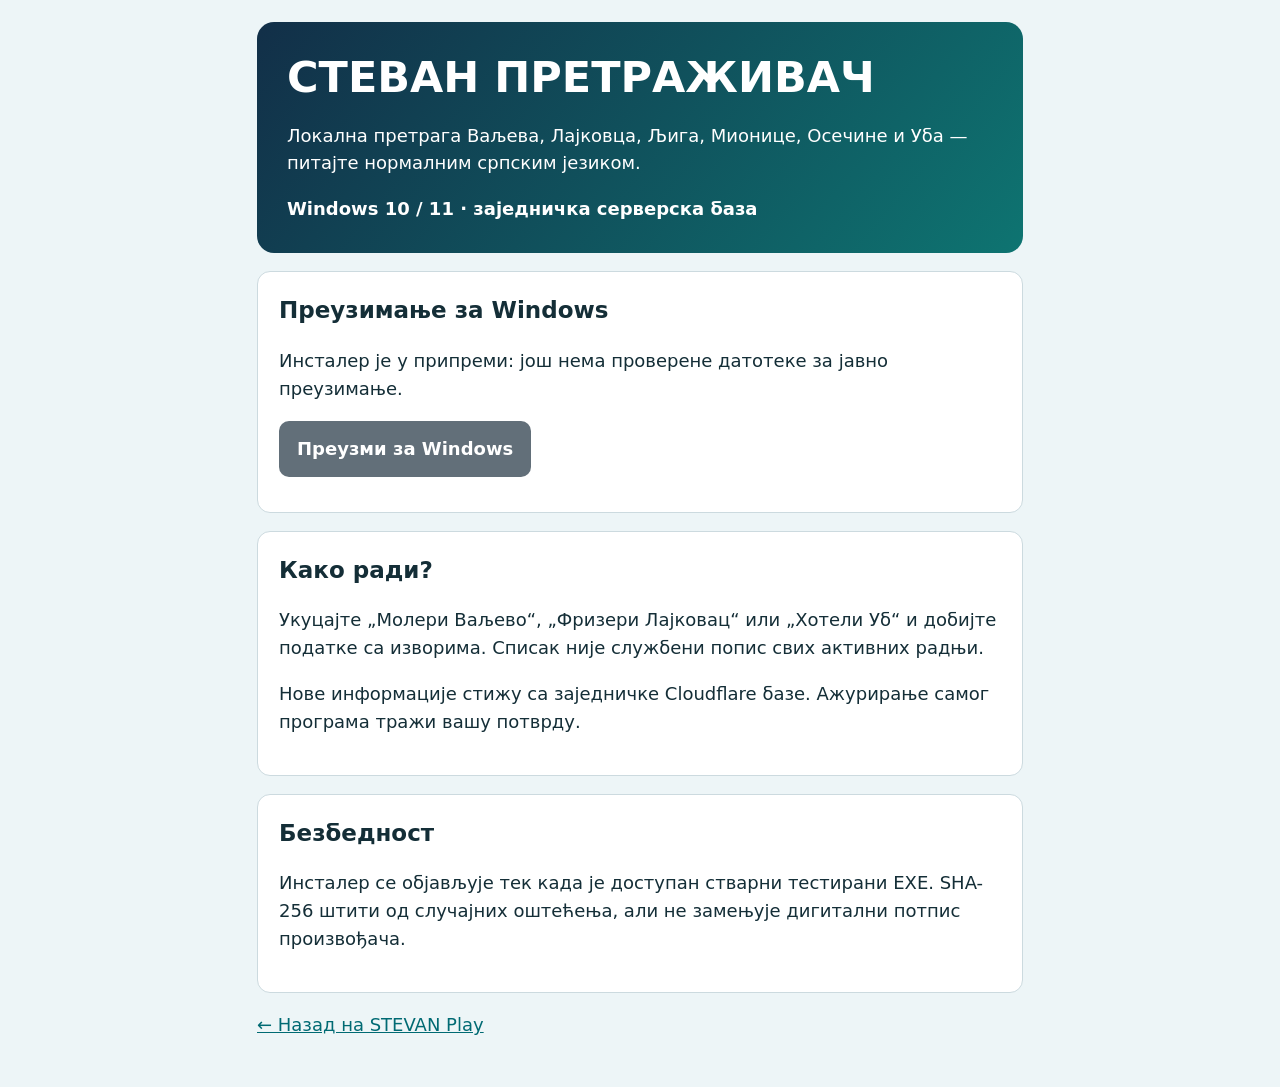
==== stevan-pretrazivac/index.html @ 82faade1 "Add accessible STEVAN Pretrazivac Windows landing page with guarded download" ====
<!doctype html>
<html lang="sr"><head><meta charset="utf-8"><meta name="viewport" content="width=device-width,initial-scale=1"><meta name="theme-color" content="#0b515c"><title>СТЕВАН ПРЕТРАЖИВАЧ — STEVAN Play</title>
<style>
*{box-sizing:border-box}body{margin:0;background:#edf5f7;color:#142e37;font:18px/1.55 system-ui,"Segoe UI",Arial,sans-serif}
main{max-width:800px;margin:auto;padding:22px 17px 48px}header{background:linear-gradient(130deg,#122f48,#0e7471);color:white;padding:30px;border-radius:17px}h1{font-size:clamp(28px,5vw,43px);line-height:1.2;margin:0 0 12px}
section{border:1px solid #ccdadf;border-radius:13px;background:white;padding:21px;margin:18px 0}h2{margin:0 0 12px;font-size:23px}
a{color:#006a73}a:focus-visible{outline:4px solid orange;outline-offset:4px}
#download{display:inline-block;background:#626f79;color:white;padding:14px 18px;border-radius:10px;font-weight:700;text-decoration:none}
#download.ready{background:#08746b}p.small{font-size:14px;overflow-wrap:anywhere}
@media(prefers-color-scheme:dark){body{background:#101d26;color:#f3fafb}section{background:#1b3540;border-color:#52707c}a{color:#8fe8e7}}
</style></head><body><main>
<header><h1>СТЕВАН ПРЕТРАЖИВАЧ</h1><p>Локална претрага Ваљева, Лајковца, Љига, Мионице, Осечине и Уба — питајте нормалним српским језиком.</p><strong>Windows 10 / 11 · заједничка серверска база</strong></header>
<section><h2>Преузимање за Windows</h2><p id="status" role="status" aria-live="polite">Проверавам доступност инсталера…</p>
<a id="download" aria-disabled="true" tabindex="-1">Преузми за Windows</a>
<p id="version" class="small"></p><p id="hash" class="small"></p></section>
<section><h2>Како ради?</h2><p>Укуцајте „Молери Ваљево“, „Фризери Лајковац“ или „Хотели Уб“ и добијте податке са изворима. Списак није службени попис свих активних радњи.</p>
<p>Нове информације стижу са заједничке Cloudflare базе. Ажурирање самог програма тражи вашу потврду.</p></section>
<section><h2>Безбедност</h2><p>Инсталер се објављује тек када је доступан стварни тестирани EXE. SHA-256 штити од случајних оштећења, али не замењује дигитални потпис произвођача.</p>
<p id="signature" class="small"></p></section><footer><a href="../">← Назад на STEVAN Play</a></footer>
</main><script>
(async()=>{
const status=document.getElementById('status'),link=document.getElementById('download');
try{
const res=await fetch('./update.json',{cache:'no-store'});if(!res.ok)throw Error('manifest nije objavljen');const m=await res.json();
if(m.app_id!=='rs.stevan.pretrazivac.windows'||!/^\d+\.\d+\.\d+$/.test(m.version)||!/^https:\/\/014sita-rgb\.github\.io\/stevan-play-site\/stevan-pretrazivac\/STEVAN_Pretrazivac_Setup_\d+_\d+_\d+\.exe$/.test(m.download_url)||! /^[a-f0-9]{64}$/i.test(m.setup_sha256||''))throw Error('nevalidan manifest');
const file=await fetch(m.download_url,{method:'HEAD',cache:'no-store'});if(!file.ok)throw Error('EXE nije objavljen');
link.setAttribute('href',m.download_url);link.setAttribute('download','');link.removeAttribute('aria-disabled');link.removeAttribute('tabindex');link.classList.add('ready');
status.textContent='Инсталер је доступан.';document.getElementById('version').textContent='Верзија: '+m.version;
document.getElementById('hash').textContent='SHA-256: '+m.setup_sha256;document.getElementById('signature').textContent=m.signed===true?'Производ је означен као потписан — проверите потпис у Windows-у.':'Дигитални потпис инсталера није потврђен.';
}catch(_){status.textContent='Инсталер је у припреми: још нема проверене датотеке за јавно преузимање.';}
})();
</script></body></html>
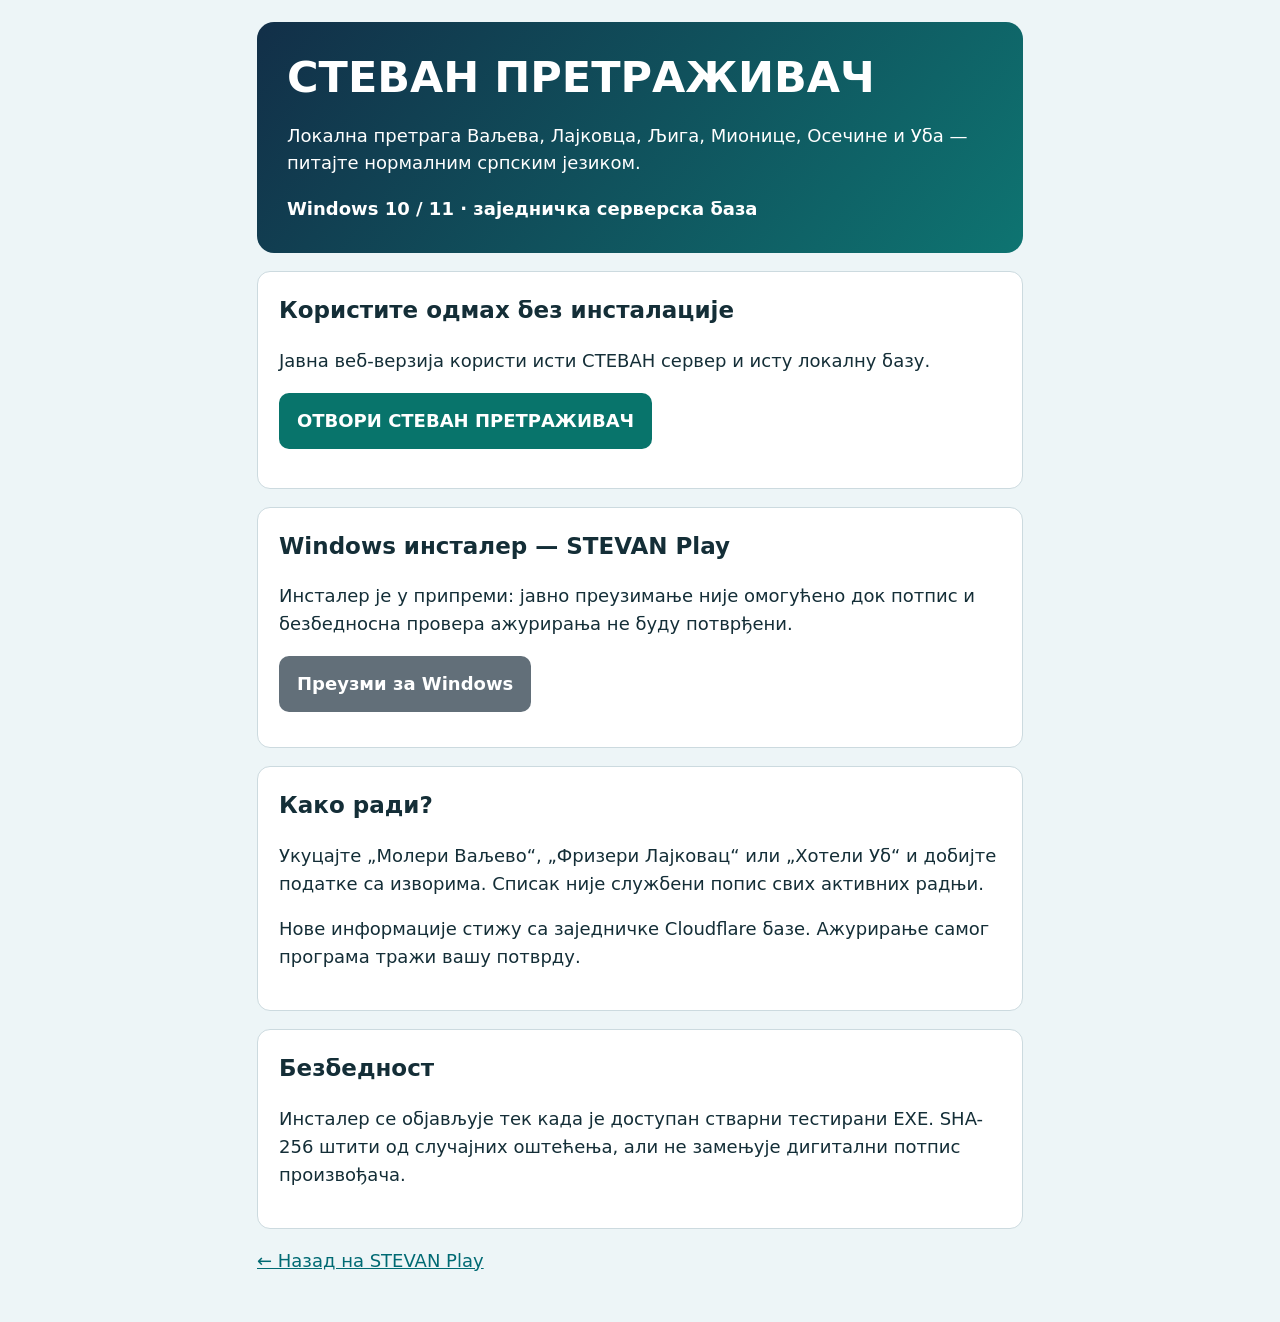
==== commit 2d8157a8: "STEVAN Play: direktna web pretraga i zabrana nepotpisanog Windows izdanja" ====
--- a/stevan-pretrazivac/index.html
+++ b/stevan-pretrazivac/index.html
@@ -10,7 +10,11 @@
 @media(prefers-color-scheme:dark){body{background:#101d26;color:#f3fafb}section{background:#1b3540;border-color:#52707c}a{color:#8fe8e7}}
 </style></head><body><main>
 <header><h1>СТЕВАН ПРЕТРАЖИВАЧ</h1><p>Локална претрага Ваљева, Лајковца, Љига, Мионице, Осечине и Уба — питајте нормалним српским језиком.</p><strong>Windows 10 / 11 · заједничка серверска база</strong></header>
-<section><h2>Преузимање за Windows</h2><p id="status" role="status" aria-live="polite">Проверавам доступност инсталера…</p>
+<section><h2>Користите одмах без инсталације</h2>
+<p>Јавна веб-верзија користи исти СТЕВАН сервер и исту локалну базу.</p>
+<p><a id="websearch" href="https://stevan-kolubara-index.014sita.workers.dev/pretrazivac" style="display:inline-block;background:#08746b;color:white;padding:14px 18px;border-radius:10px;font-weight:700;text-decoration:none">ОТВОРИ СТЕВАН ПРЕТРАЖИВАЧ</a></p>
+</section>
+<section><h2>Windows инсталер — STEVAN Play</h2><p id="status" role="status" aria-live="polite">Проверавам доступност инсталера…</p>
 <a id="download" aria-disabled="true" tabindex="-1">Преузми за Windows</a>
 <p id="version" class="small"></p><p id="hash" class="small"></p></section>
 <section><h2>Како ради?</h2><p>Укуцајте „Молери Ваљево“, „Фризери Лајковац“ или „Хотели Уб“ и добијте податке са изворима. Списак није службени попис свих активних радњи.</p>
@@ -23,10 +27,11 @@
 try{
 const res=await fetch('./update.json',{cache:'no-store'});if(!res.ok)throw Error('manifest nije objavljen');const m=await res.json();
 if(m.app_id!=='rs.stevan.pretrazivac.windows'||!/^\d+\.\d+\.\d+$/.test(m.version)||!/^https:\/\/014sita-rgb\.github\.io\/stevan-play-site\/stevan-pretrazivac\/STEVAN_Pretrazivac_Setup_\d+_\d+_\d+\.exe$/.test(m.download_url)||! /^[a-f0-9]{64}$/i.test(m.setup_sha256||''))throw Error('nevalidan manifest');
+if(m.signed!==true)throw Error('EXE nije potpisan za javno izdanje');
 const file=await fetch(m.download_url,{method:'HEAD',cache:'no-store'});if(!file.ok)throw Error('EXE nije objavljen');
 link.setAttribute('href',m.download_url);link.setAttribute('download','');link.removeAttribute('aria-disabled');link.removeAttribute('tabindex');link.classList.add('ready');
 status.textContent='Инсталер је доступан.';document.getElementById('version').textContent='Верзија: '+m.version;
 document.getElementById('hash').textContent='SHA-256: '+m.setup_sha256;document.getElementById('signature').textContent=m.signed===true?'Производ је означен као потписан — проверите потпис у Windows-у.':'Дигитални потпис инсталера није потврђен.';
-}catch(_){status.textContent='Инсталер је у припреми: још нема проверене датотеке за јавно преузимање.';}
+}catch(_){status.textContent='Инсталер је у припреми: јавно преузимање није омогућено док потпис и безбедносна провера ажурирања не буду потврђени.';}
 })();
 </script></body></html>
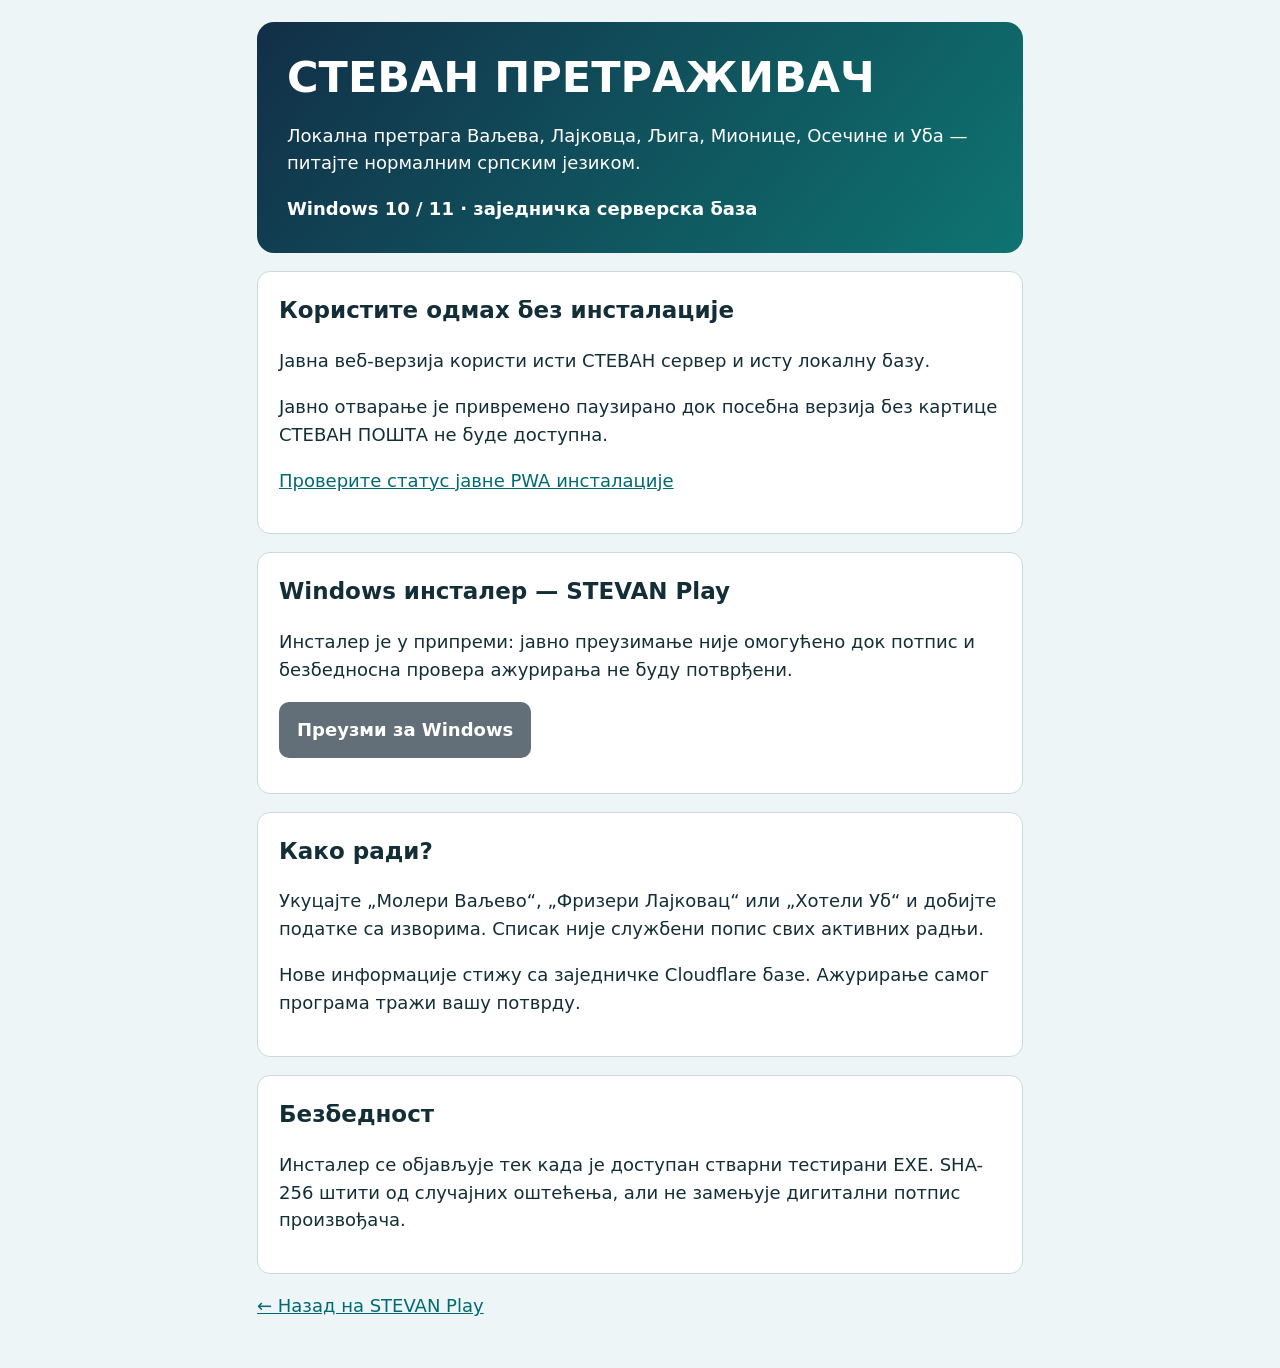
==== commit 8298781c: "fix: remove old public link to owner mail-tab page" ====
--- a/stevan-pretrazivac/index.html
+++ b/stevan-pretrazivac/index.html
@@ -12,7 +12,7 @@
 <header><h1>СТЕВАН ПРЕТРАЖИВАЧ</h1><p>Локална претрага Ваљева, Лајковца, Љига, Мионице, Осечине и Уба — питајте нормалним српским језиком.</p><strong>Windows 10 / 11 · заједничка серверска база</strong></header>
 <section><h2>Користите одмах без инсталације</h2>
 <p>Јавна веб-верзија користи исти СТЕВАН сервер и исту локалну базу.</p>
-<p><a id="websearch" href="https://stevan-kolubara-index.014sita.workers.dev/pretrazivac" style="display:inline-block;background:#08746b;color:white;padding:14px 18px;border-radius:10px;font-weight:700;text-decoration:none">ОТВОРИ СТЕВАН ПРЕТРАЖИВАЧ</a></p>
+<p role="status">Јавно отварање је привремено паузирано док посебна верзија без картице СТЕВАН ПОШТА не буде доступна.</p><p><a href="instaliraj-windows.html">Проверите статус јавне PWA инсталације</a></p>
 </section>
 <section><h2>Windows инсталер — STEVAN Play</h2><p id="status" role="status" aria-live="polite">Проверавам доступност инсталера…</p>
 <a id="download" aria-disabled="true" tabindex="-1">Преузми за Windows</a>
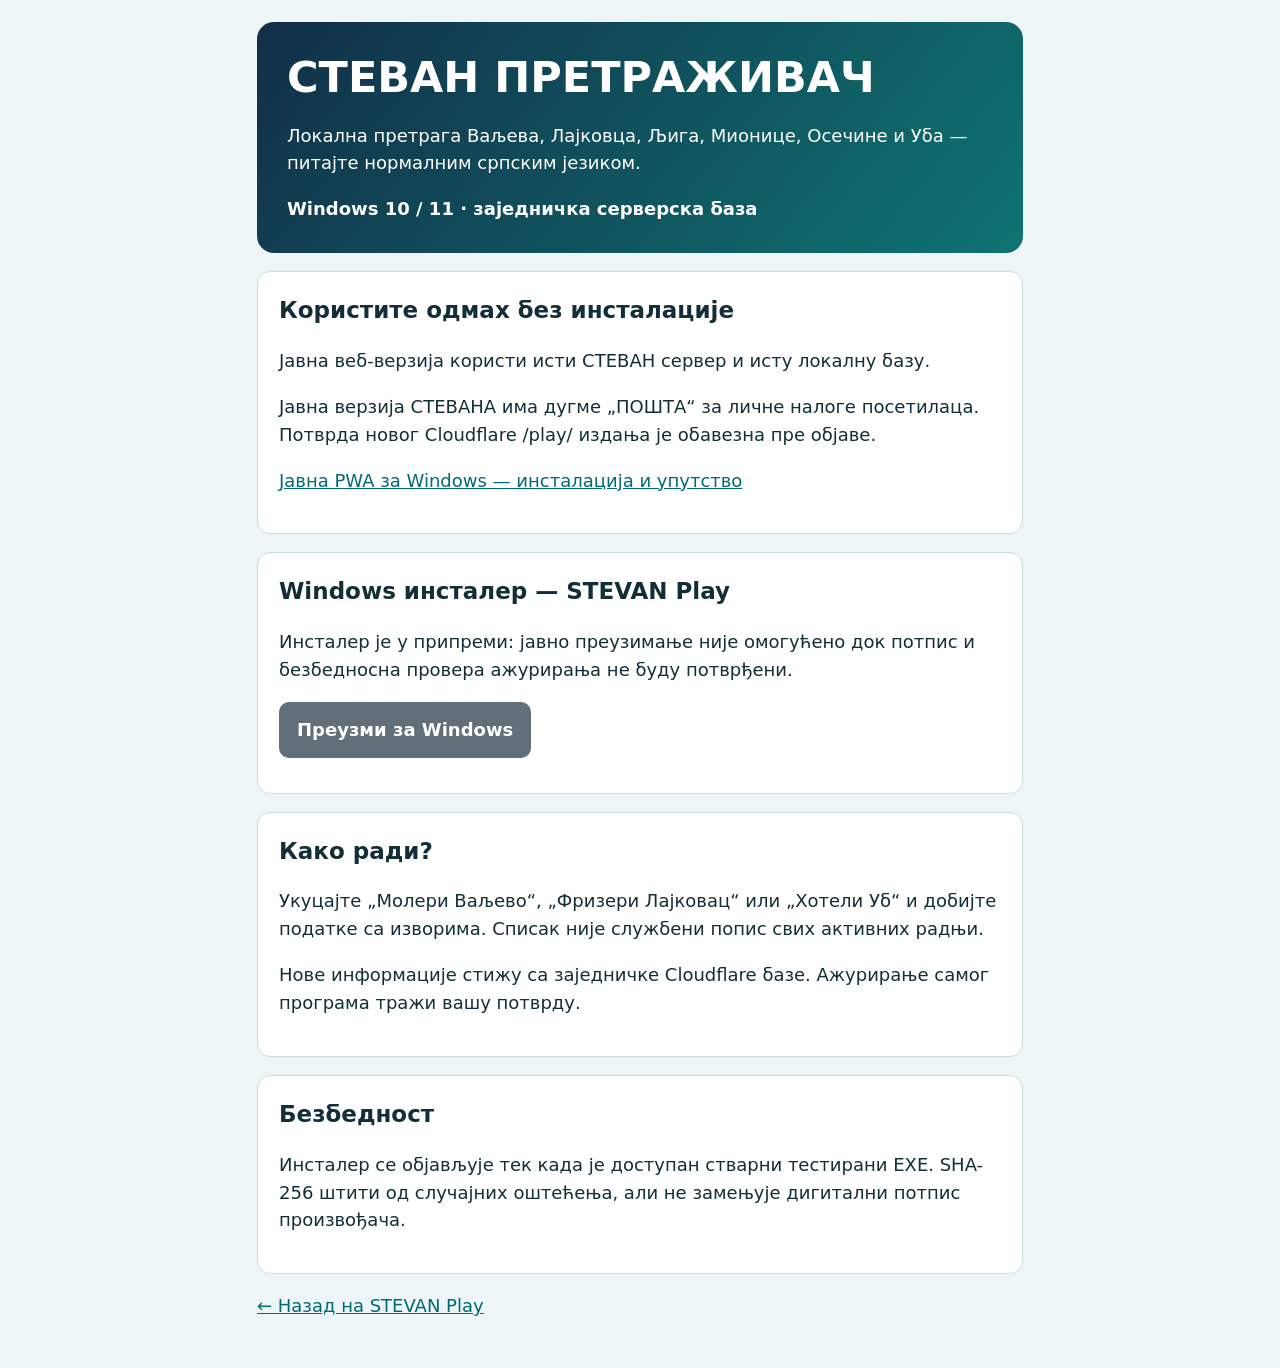
==== commit f136b6f0: "stage: clarify public mail is each visitor's own mailbox" ====
--- a/stevan-pretrazivac/index.html
+++ b/stevan-pretrazivac/index.html
@@ -12,7 +12,7 @@
 <header><h1>СТЕВАН ПРЕТРАЖИВАЧ</h1><p>Локална претрага Ваљева, Лајковца, Љига, Мионице, Осечине и Уба — питајте нормалним српским језиком.</p><strong>Windows 10 / 11 · заједничка серверска база</strong></header>
 <section><h2>Користите одмах без инсталације</h2>
 <p>Јавна веб-верзија користи исти СТЕВАН сервер и исту локалну базу.</p>
-<p role="status">Јавно отварање је привремено паузирано док посебна верзија без картице СТЕВАН ПОШТА не буде доступна.</p><p><a href="instaliraj-windows.html">Проверите статус јавне PWA инсталације</a></p>
+<p role="status">Јавна верзија СТЕВАНА има дугме „ПОШТА“ за личне налоге посетилаца. Потврда новог Cloudflare /play/ издања је обавезна пре објаве.</p><p><a href="instaliraj-windows.html">Јавна PWA за Windows — инсталација и упутство</a></p>
 </section>
 <section><h2>Windows инсталер — STEVAN Play</h2><p id="status" role="status" aria-live="polite">Проверавам доступност инсталера…</p>
 <a id="download" aria-disabled="true" tabindex="-1">Преузми за Windows</a>
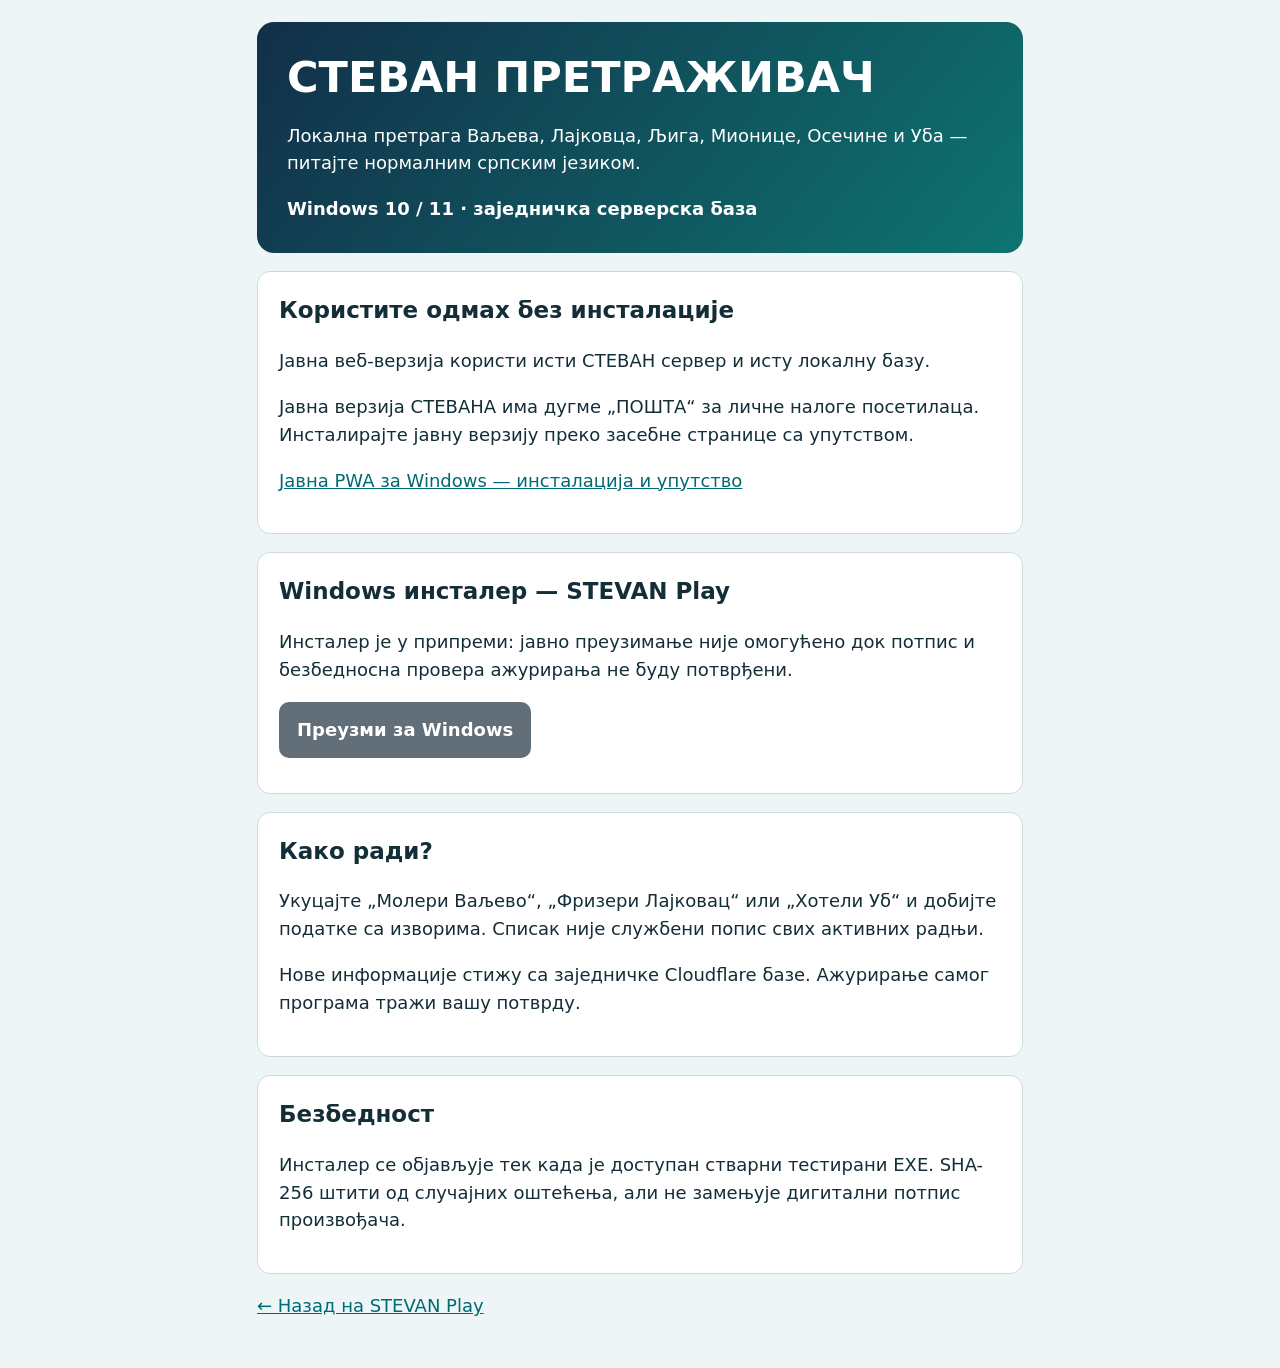
==== commit 6919a0be: "docs: remove stale pre-deployment notices after owner confirmed public 1.6.7" ====
--- a/stevan-pretrazivac/index.html
+++ b/stevan-pretrazivac/index.html
@@ -12,7 +12,7 @@
 <header><h1>СТЕВАН ПРЕТРАЖИВАЧ</h1><p>Локална претрага Ваљева, Лајковца, Љига, Мионице, Осечине и Уба — питајте нормалним српским језиком.</p><strong>Windows 10 / 11 · заједничка серверска база</strong></header>
 <section><h2>Користите одмах без инсталације</h2>
 <p>Јавна веб-верзија користи исти СТЕВАН сервер и исту локалну базу.</p>
-<p role="status">Јавна верзија СТЕВАНА има дугме „ПОШТА“ за личне налоге посетилаца. Потврда новог Cloudflare /play/ издања је обавезна пре објаве.</p><p><a href="instaliraj-windows.html">Јавна PWA за Windows — инсталација и упутство</a></p>
+<p role="status">Јавна верзија СТЕВАНА има дугме „ПОШТА“ за личне налоге посетилаца. Инсталирајте јавну верзију преко засебне странице са упутством.</p><p><a href="instaliraj-windows.html">Јавна PWA за Windows — инсталација и упутство</a></p>
 </section>
 <section><h2>Windows инсталер — STEVAN Play</h2><p id="status" role="status" aria-live="polite">Проверавам доступност инсталера…</p>
 <a id="download" aria-disabled="true" tabindex="-1">Преузми за Windows</a>
